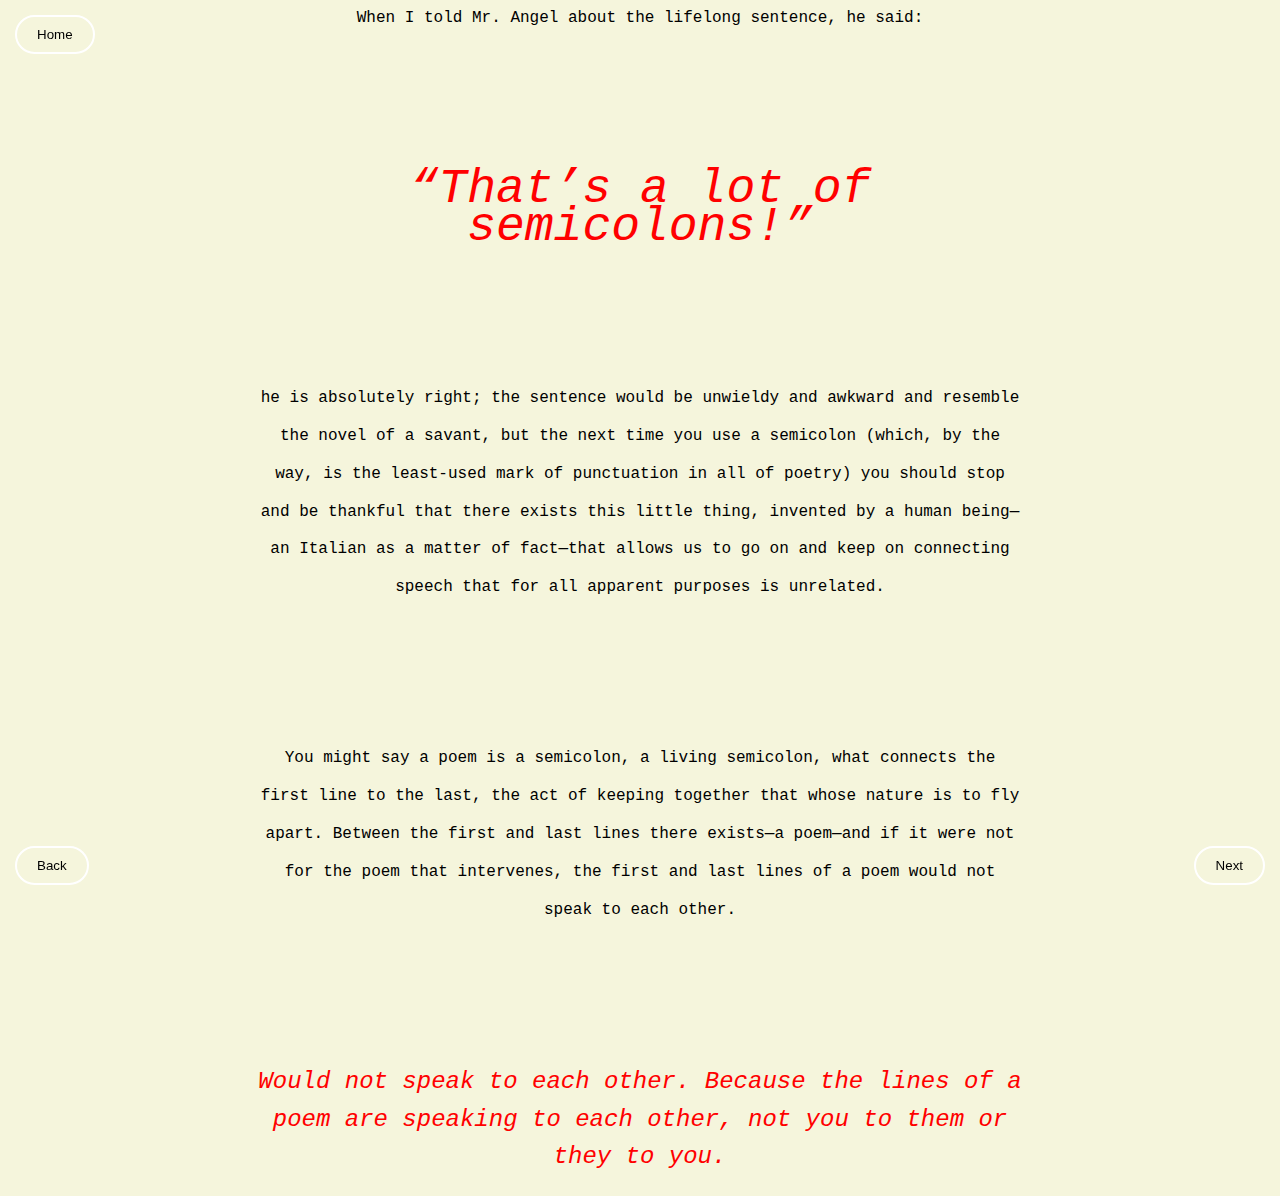
==== pages/page3/page3.html @ cbee8e76 "3 commit" ====
<!DOCTYPE html>
<html lang="en">
<head>
    <meta charset="UTF-8">
    <meta name="viewport" content="width=device-width, initial-scale=1.0">
    <title>Page 2</title>
    <link rel="stylesheet" href="page3.css">
</head>
<body>
    <div class="quote-container">
        <p class="quote">When I told Mr. Angel about the lifelong sentence, he said:</p>
        <br>
        <br>
        <br>
        <p class="quote1">“That’s a lot of semicolons!”</p>
        <br>
        <br>
        <br>
        <p class="quote">he is absolutely right; the sentence would be unwieldy and awkward and resemble the novel of a savant, but the next time you use a semicolon (which, by the way, is the least-used mark of punctuation in all of poetry) you should stop and be thankful that there exists this little thing, invented by a human being—an Italian as a matter of fact—that allows us to go on and keep on connecting speech that for all apparent purposes is unrelated.</p>
        <br>
        <br>
        <br>
        <p class="quote">You might say a poem is a semicolon, a living semicolon, what connects the first line to the last, the act of keeping together that whose nature is to fly apart. Between the first and last lines there exists—a poem—and if it were not for the poem that intervenes, the first and last lines of a poem would not speak to each other.</p>
        <br>
        <br>
        <br>
        <p class="quote2">Would not speak to each other. Because the lines of a poem are speaking to each other, not you to them or they to you.</p>
    </div>
    <div class="navigation">
        <button id="backButton">Back</button>
        <button id="nextButton">Next</button>
        <button id="homeButton">Home</button>
    </div>
    <script src="page3.js"></script>
</body>
</html>
---- pages/page3/page3.css ----
body, html {
    margin: 0;
    background: beige;
    font-family: 'Courier', monospace;
    color: black;
    display: flex;
    justify-content: center;
    align-items: center;
    flex-direction: column;
}

.quote-container {
    text-align: center;
    width: 60%;
    line-height: 1cm;
}

.quote {
    margin: 0 0 20px 0; /* 20px space between the quotes */
}

.quote1 {
    margin: 0 0 20px 0; /* 20px space between the quotes */
    font-style: italic;
    font-size: 300%;
    color: red;
}

.quote2 {
    margin: 0 0 20px 0; /* 20px space between the quotes */
    font-style: italic;
    font-size: 150%;
    color: red;
}

.navigation button {
    border: none;
    background-color: transparent;
    border-radius: 50px; /* Creates an ellipse shape */
    color: black;
    border: 2px solid white;
    padding: 10px 20px;
    margin: 5px;
    cursor: pointer;
    position: fixed;
}

#backButton {
    left: 10px;
    bottom: 10px;
}

#nextButton {
    right: 10px;
    bottom: 10px;
}

#homeButton {
    left: 10px;
    top: 10px;
}

.navigation button:hover {
    background-color: white;
    color: black;
}
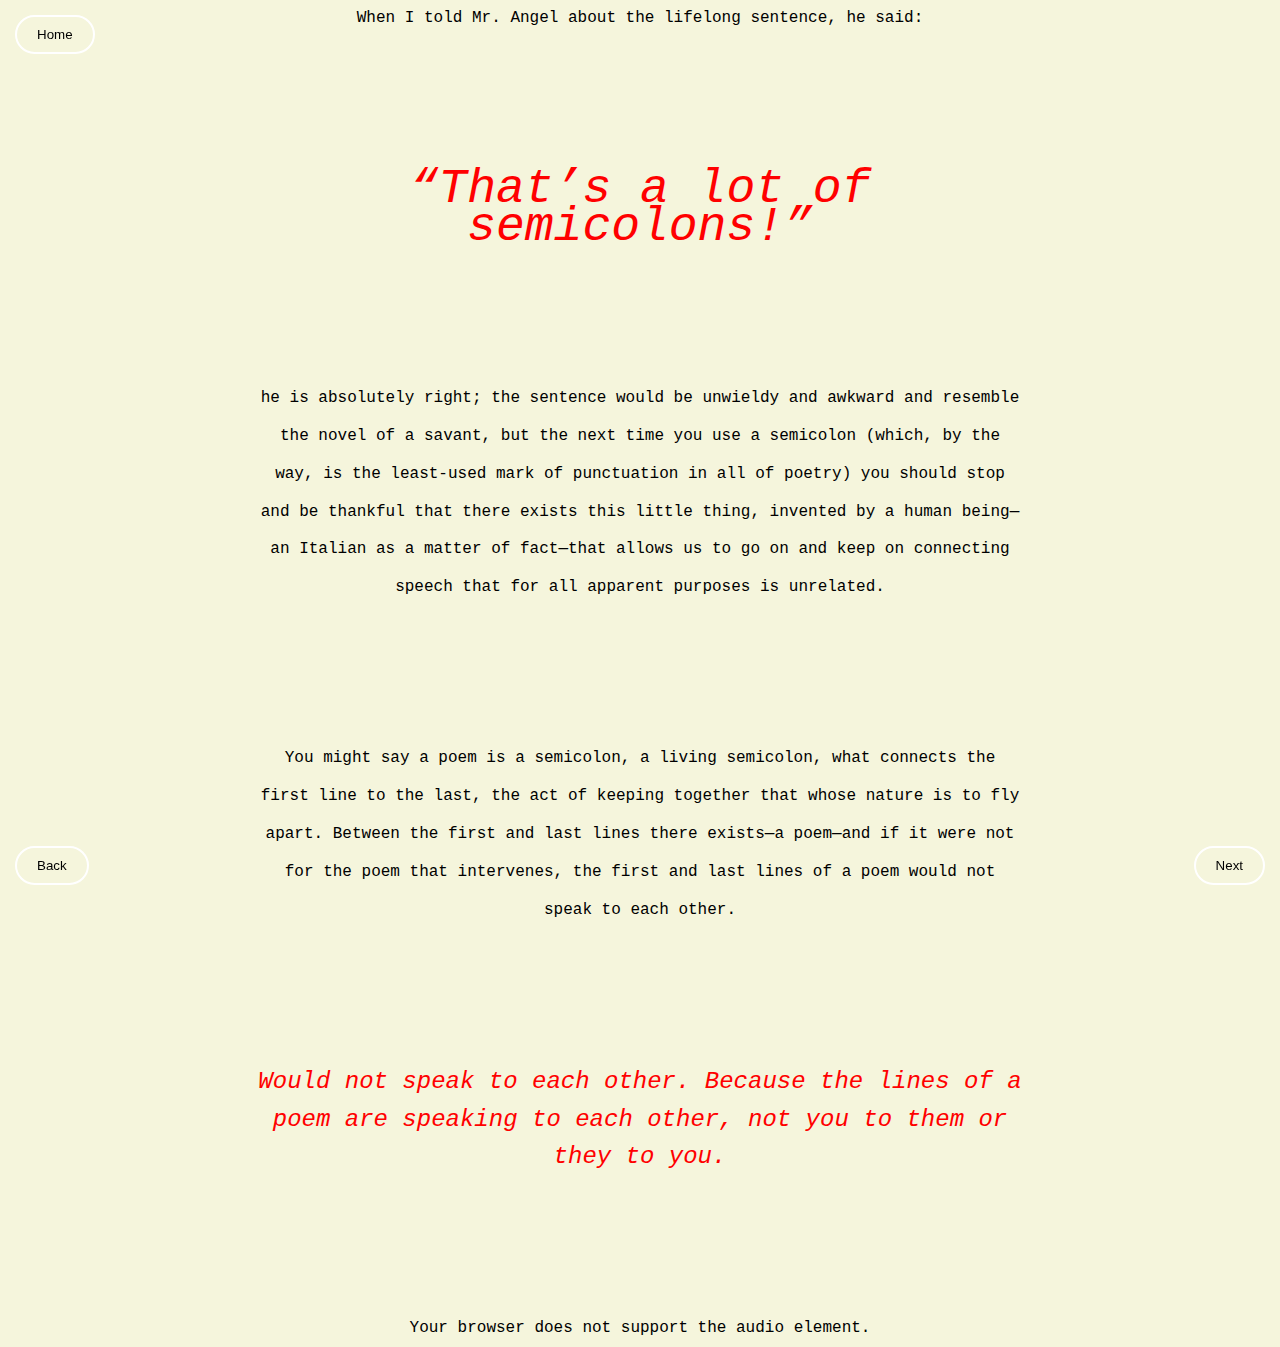
==== commit 3e09b2e5: "4 commit" ====
--- a/pages/page3/page3.html
+++ b/pages/page3/page3.html
@@ -25,6 +25,12 @@
         <br>
         <br>
         <p class="quote2">Would not speak to each other. Because the lines of a poem are speaking to each other, not you to them or they to you.</p>
+        <br>
+        <br>
+        <br>
+        <audio control src=""></audio>
+          Your browser does not support the audio element.
+          </audio>
     </div>
     <div class="navigation">
         <button id="backButton">Back</button>
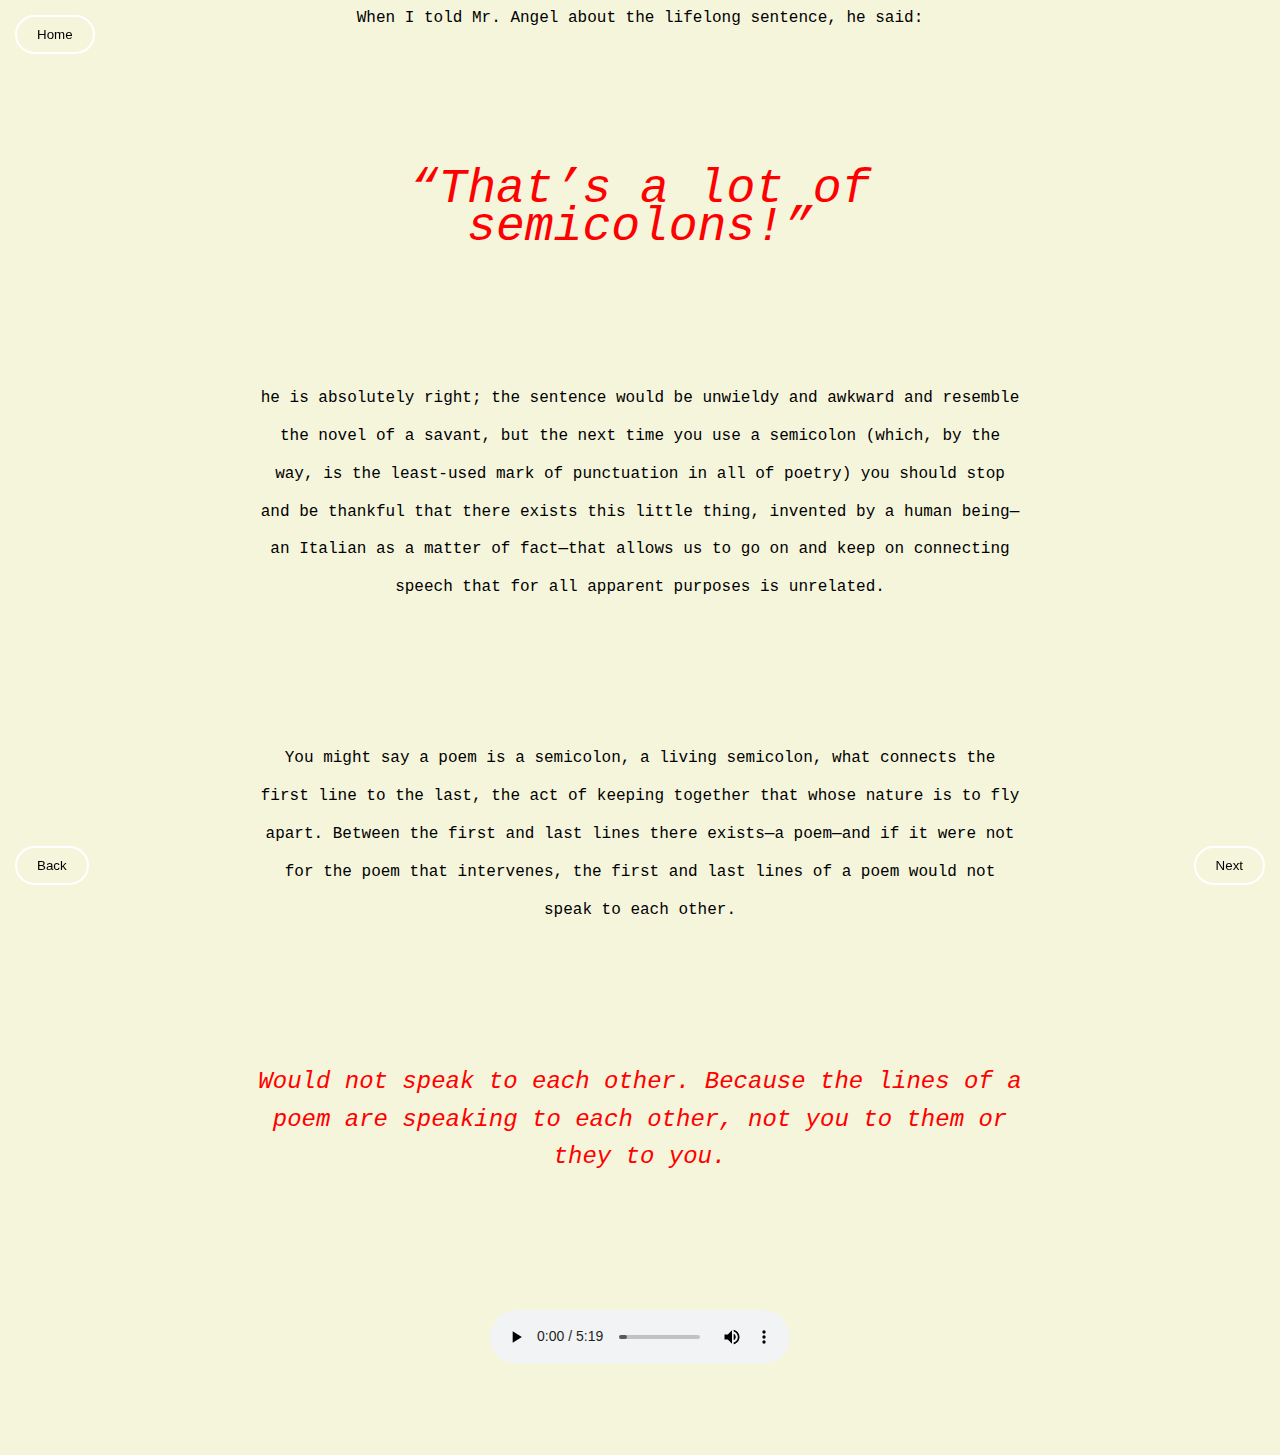
==== commit d1d40357: "5 commit" ====
--- a/pages/page3/page3.html
+++ b/pages/page3/page3.html
@@ -28,9 +28,13 @@
         <br>
         <br>
         <br>
-        <audio control src=""></audio>
+        <audio controls>
+            <source src="Soundwalk.mp3" type="audio/mpeg">
           Your browser does not support the audio element.
           </audio>
+        <br>
+        <br>
+        <br>
     </div>
     <div class="navigation">
         <button id="backButton">Back</button>
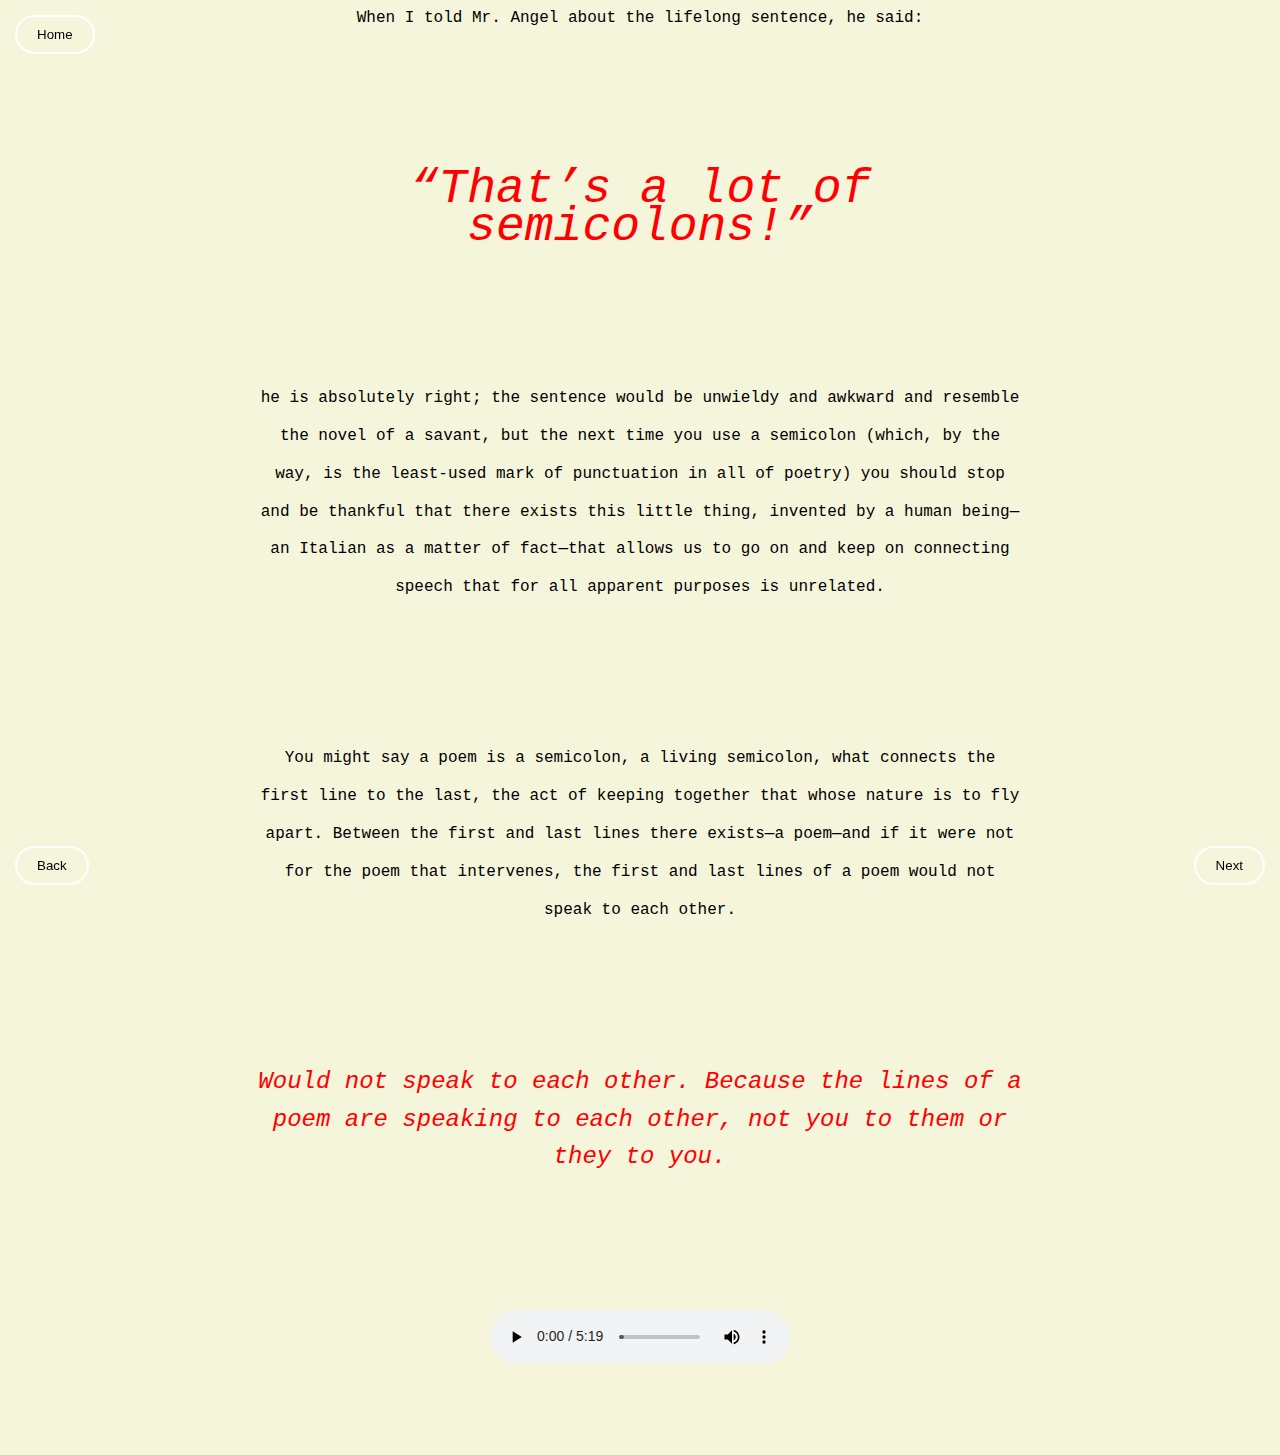
==== commit 83f09fa8: "7 commit" ====
--- a/pages/page3/page3.html
+++ b/pages/page3/page3.html
@@ -3,7 +3,7 @@
 <head>
     <meta charset="UTF-8">
     <meta name="viewport" content="width=device-width, initial-scale=1.0">
-    <title>Page 2</title>
+    <title>Page 3</title>
     <link rel="stylesheet" href="page3.css">
 </head>
 <body>
